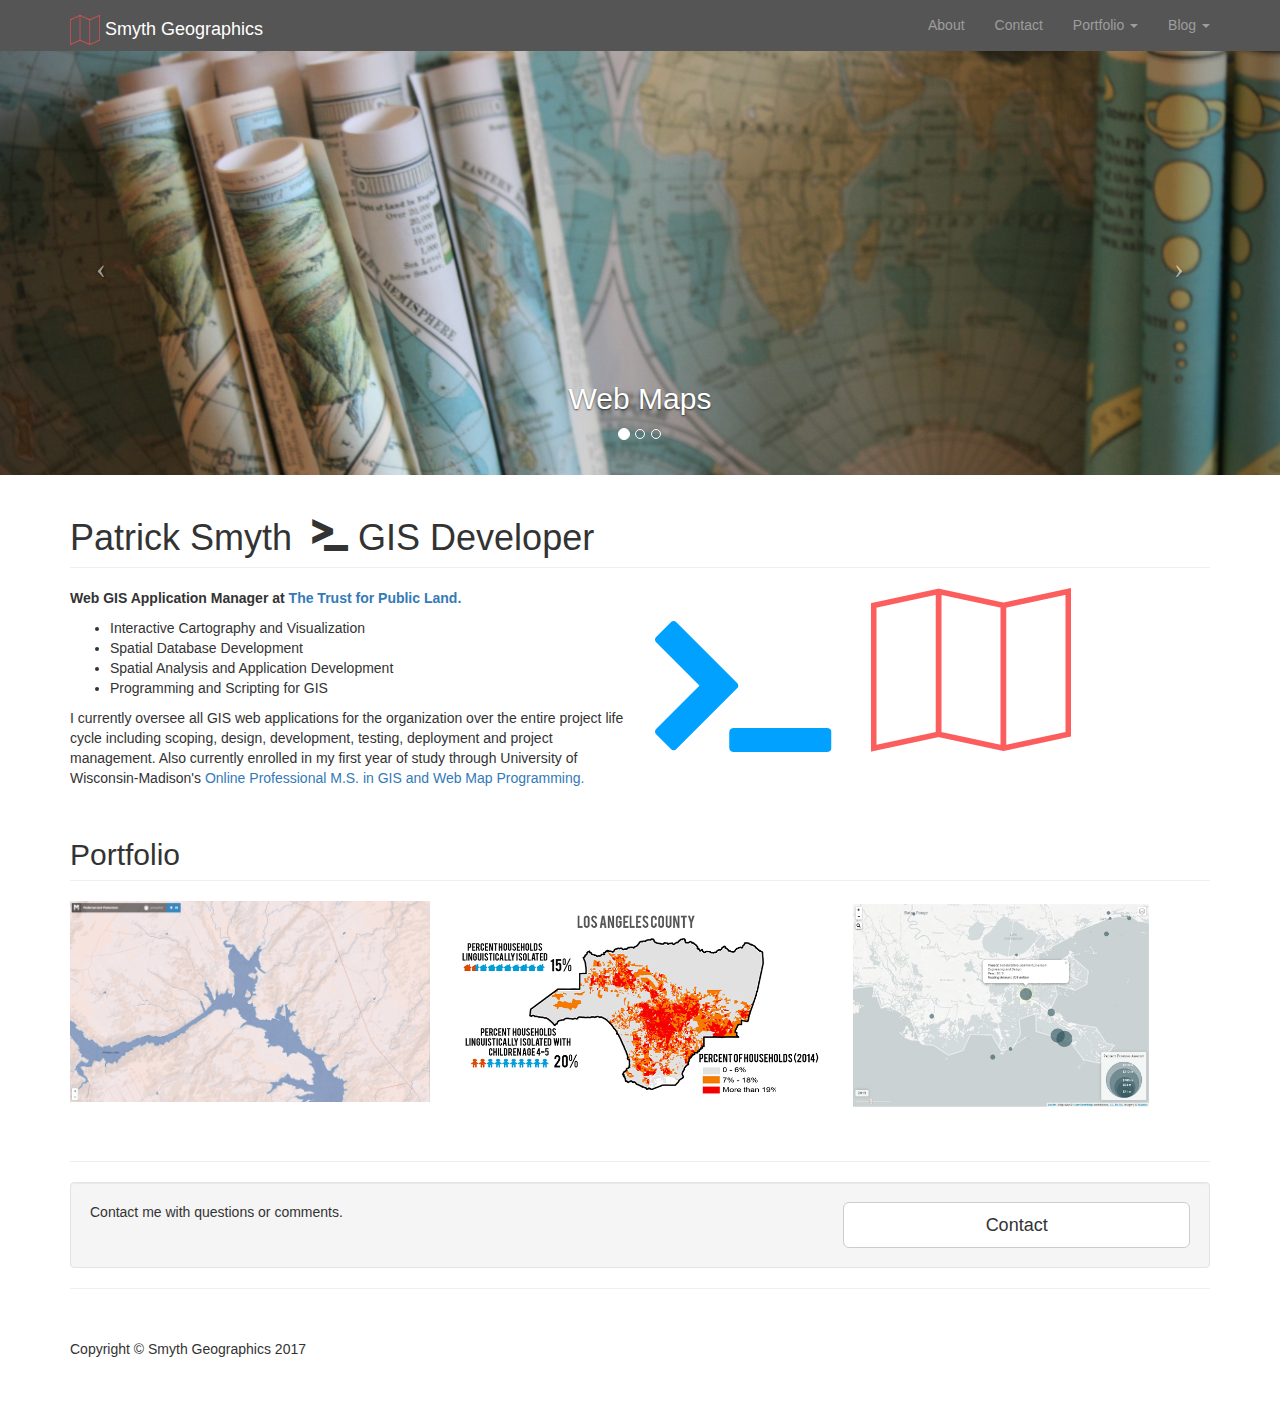
==== index.html @ 72ef2a7a "random updates" ====
<!DOCTYPE html>
<html lang="en">

<head>

    <meta charset="utf-8">
    <meta http-equiv="X-UA-Compatible" content="IE=edge">
    <meta name="viewport" content="width=device-width, initial-scale=1">
    <meta name="description" content="">
    <meta name="author" content="">

    <title>Smyth Geographics</title>
    <link rel="shortcut icon" href="./assets/logo.png" />

    <!-- Bootstrap Core CSS -->
    <link href="css/bootstrap.css" rel="stylesheet">

    <!-- Custom CSS -->
    <link href="css/modern-business.css" rel="stylesheet">

    <!-- Custom Fonts -->
    <link href="font-awesome/css/font-awesome.min.css" rel="stylesheet" type="text/css">

    <!-- HTML5 Shim and Respond.js IE8 support of HTML5 elements and media queries -->
    <!-- WARNING: Respond.js doesn't work if you view the page via file:// -->
    <!--[if lt IE 9]>
        <script src="https://oss.maxcdn.com/libs/html5shiv/3.7.0/html5shiv.js"></script>
        <script src="https://oss.maxcdn.com/libs/respond.js/1.4.2/respond.min.js"></script>
    <![endif]-->

</head>

<body>

    <!-- Navigation -->
    <nav class="navbar navbar-inverse navbar-fixed-top" role="navigation">
        <div class="container">
            <!-- Brand and toggle get grouped for better mobile display -->
            <div class="navbar-header">
                <button type="button" class="navbar-toggle" data-toggle="collapse" data-target="#bs-example-navbar-collapse-1">
                    <span class="sr-only">Toggle navigation</span>
                    <span class="icon-bar"></span>
                    <span class="icon-bar"></span>
                    <span class="icon-bar"></span>
                </button>
                  <a class="navbar-brand" href="index.html">
                    <img src="./assets/logo.png" width="30" height="30" class="d-inline-block align-top" alt=""> Smyth Geographics
                  </a>
            </div>
            <!-- Collect the nav links, forms, and other content for toggling -->
            <div class="collapse navbar-collapse" id="bs-example-navbar-collapse-1">
                <ul class="nav navbar-nav navbar-right" >
                    <li>
                        <a href="about.html">About</a>
                    </li>
                    <!--<li>
                        <a href="services.html">Services</a>
                    </li>-->
                    <li>
                        <a href="contact.html">Contact</a>
                    </li>
                    <li class="dropdown">
                        <a href="#" class="dropdown-toggle" data-toggle="dropdown">Portfolio <b class="caret"></b></a>
                        <ul class="dropdown-menu">
                            <li>
                                <a href="portfolio-3-col.html">Portfolio</a>
                            </li>
                        </ul>
                    </li>
                    <li class="dropdown">
                        <a href="#" class="dropdown-toggle" data-toggle="dropdown">Blog <b class="caret"></b></a>
                        <ul class="dropdown-menu">
                            <li>
                                <a href="blog-home-2.html">Blog Home</a>
                            </li>
                        </ul>
                    </li>
                </ul>
           </div>
            <!-- /.navbar-collapse -->
        </div>
        <!-- /.container -->
        </nav>

    <!-- Header Carousel -->
    <header id="myCarousel" class="carousel slide">
        <!-- Indicators -->
        <ol class="carousel-indicators">
            <li data-target="#myCarousel" data-slide-to="0" class="active"></li>
            <li data-target="#myCarousel" data-slide-to="1"></li>
            <li data-target="#myCarousel" data-slide-to="2"></li>
        </ol>

        <!-- Wrapper for slides -->
        <div class="carousel-inner">
            <div class="item active">
                <div class="fill" style="background-image:url('./assets/maprolls.jpg');"></div>
                <div class="carousel-caption">
                    <h2>Web Maps</h2>
                </div>
            </div>
            <div class="item">
                <div class="fill" style="background-image:url('./assets/globehead.jpg');"></div>
                <div class="carousel-caption">
                    <h2>Custom Mapping Applications</h2>
                </div>
            </div>
            <div class="item">
                <div class="fill" style="background-image:url('./assets/usmap.jpg');"></div>
                <div class="carousel-caption">
                    <h2>GIS Infrastructure Management</h2>
                </div>
            </div>
        </div>

        <!-- Controls -->
        <a class="left carousel-control" href="#myCarousel" data-slide="prev">
            <span class="icon-prev"></span>
        </a>
        <a class="right carousel-control" href="#myCarousel" data-slide="next">
            <span class="icon-next"></span>
        </a>
    </header>

    <!-- Page Content -->
    <div class="container">

       <!-- Features Section -->
        <div class="row">
            <div class="col-lg-12">
                <h1 class="page-header">Patrick Smyth &nbsp;<span class="glyphicon glyphicon-console"></span> GIS Developer</h1>
            </div>
            <div class="col-md-6">
                <p><strong>Web GIS Application Manager at <a target="_blank" href="http://www.tpl.org/">The Trust for Public Land.</a></strong></p>
                <ul>
                    <li>Interactive Cartography and Visualization</li>
                    <li>Spatial Database Development</li>
                    <li>Spatial Analysis and Application Development</li>
                    <li>Programming and Scripting for GIS</li>
                </ul>
                <p>I currently oversee all GIS web applications for the organization over the entire project life cycle including scoping, design, development, testing, deployment and project management. Also currently enrolled in my first year of study through University of Wisconsin-Madison's <a target="_blank" href="https://geography.wisc.edu/gisdev/">Online Professional M.S. in GIS and Web Map Programming.</a></p>
            </div>
            <div class="col-md-5">
                <img class="img-responsive" src="./assets/Logomakr_50emvy.png" alt="logo">
            </div>
        </div>
        <!-- /.row -->

        <!-- Portfolio Section -->
        <div class="row">
            <div class="col-lg-12">
                <h2 class="page-header">Portfolio</h2>
            </div>
            <div class="col-md-4 col-sm-6">
                <a href="portfolio-3-col.html">
                    <img class="img-responsive img-portfolio img-hover" src="./assets/OkeefeTiles.PNG" alt="">
                </a>
            </div>
            <div class="col-md-4 col-sm-6">
                <a href="portfolio-3-col.html">
                    <img class="img-responsive img-portfolio img-hover" src="./assets/lingoisoinfo_thmb.png" alt="">
                </a>
            </div>
            <div class="col-md-4 col-sm-6">
                <a href="portfolio-3-col.html">
                    <img class="img-responsive img-portfolio img-hover" src="./assets/leaflet.PNG" alt="" style="max-height: 210px">
                </a>
            </div>
            
        </div>
        <!-- /.row -->

        <hr>

        <!-- Call to Action Section -->
        <div class="well">
            <div class="row">
                <div class="col-md-8">
                    <p>Contact me with questions or comments.</p>
                </div>
                <div class="col-md-4">
                    <a class="btn btn-lg btn-default btn-block" href="contact.html">Contact</a>
                </div>
            </div>
        </div>

        <hr>

        <!-- Footer -->
        <footer>
            <div class="row">
                <div class="col-lg-12">
                    <p>Copyright &copy; Smyth Geographics 2017</p>
                </div>
            </div>
        </footer>

    </div>
    <!-- /.container -->

    <!-- jQuery -->
    <script src="js/jquery.js"></script>

    <!-- Bootstrap Core JavaScript -->
    <script src="js/bootstrap.min.js"></script>

    <!-- Script to Activate the Carousel -->
    <script>
    $('.carousel').carousel({
        interval: 5000 //changes the speed
    })
    </script>

</body>

</html>
---- css/modern-business.css ----
/*!
 * Start Bootstrap - Modern Business (http://startbootstrap.com/)
 * Copyright 2013-2016 Start Bootstrap
 * Licensed under MIT (https://github.com/BlackrockDigital/startbootstrap/blob/gh-pages/LICENSE)
 */

/* Global Styles */

html,
body {
    height: 100%;
}

body {
    padding-top: 50px; /* Required padding for .navbar-fixed-top. Remove if using .navbar-static-top. Change if height of navigation changes. */
}

.img-portfolio {
    margin-bottom: 30px;
}

.img-hover:hover {
    opacity: 0.8;
}

/* Home Page Carousel */

header.carousel {
    height: 50%;
}

header.carousel .item,
header.carousel .item.active,
header.carousel .carousel-inner {
    height: 100%;
}

header.carousel .fill {
    width: 100%;
    height: 100%;
    background-position: center;
    background-size: cover;
}

/* 404 Page Styles */

.error-404 {
    font-size: 100px;
}

/* Pricing Page Styles */

.price {
    display: block;
    font-size: 50px;
    line-height: 50px;
}

.price sup {
    top: -20px;
    left: 2px;
    font-size: 20px;
}

.period {
    display: block;
    font-style: italic;
}

/* Footer Styles */

footer {
    margin: 50px 0;
}

/* Responsive Styles */

@media(max-width:991px) {
    .customer-img,
    .img-related {
        margin-bottom: 30px;
    }
}

@media(max-width:767px) {
    .img-portfolio {
        margin-bottom: 15px;
    }

    header.carousel .carousel {
        height: 70%;
    }
}
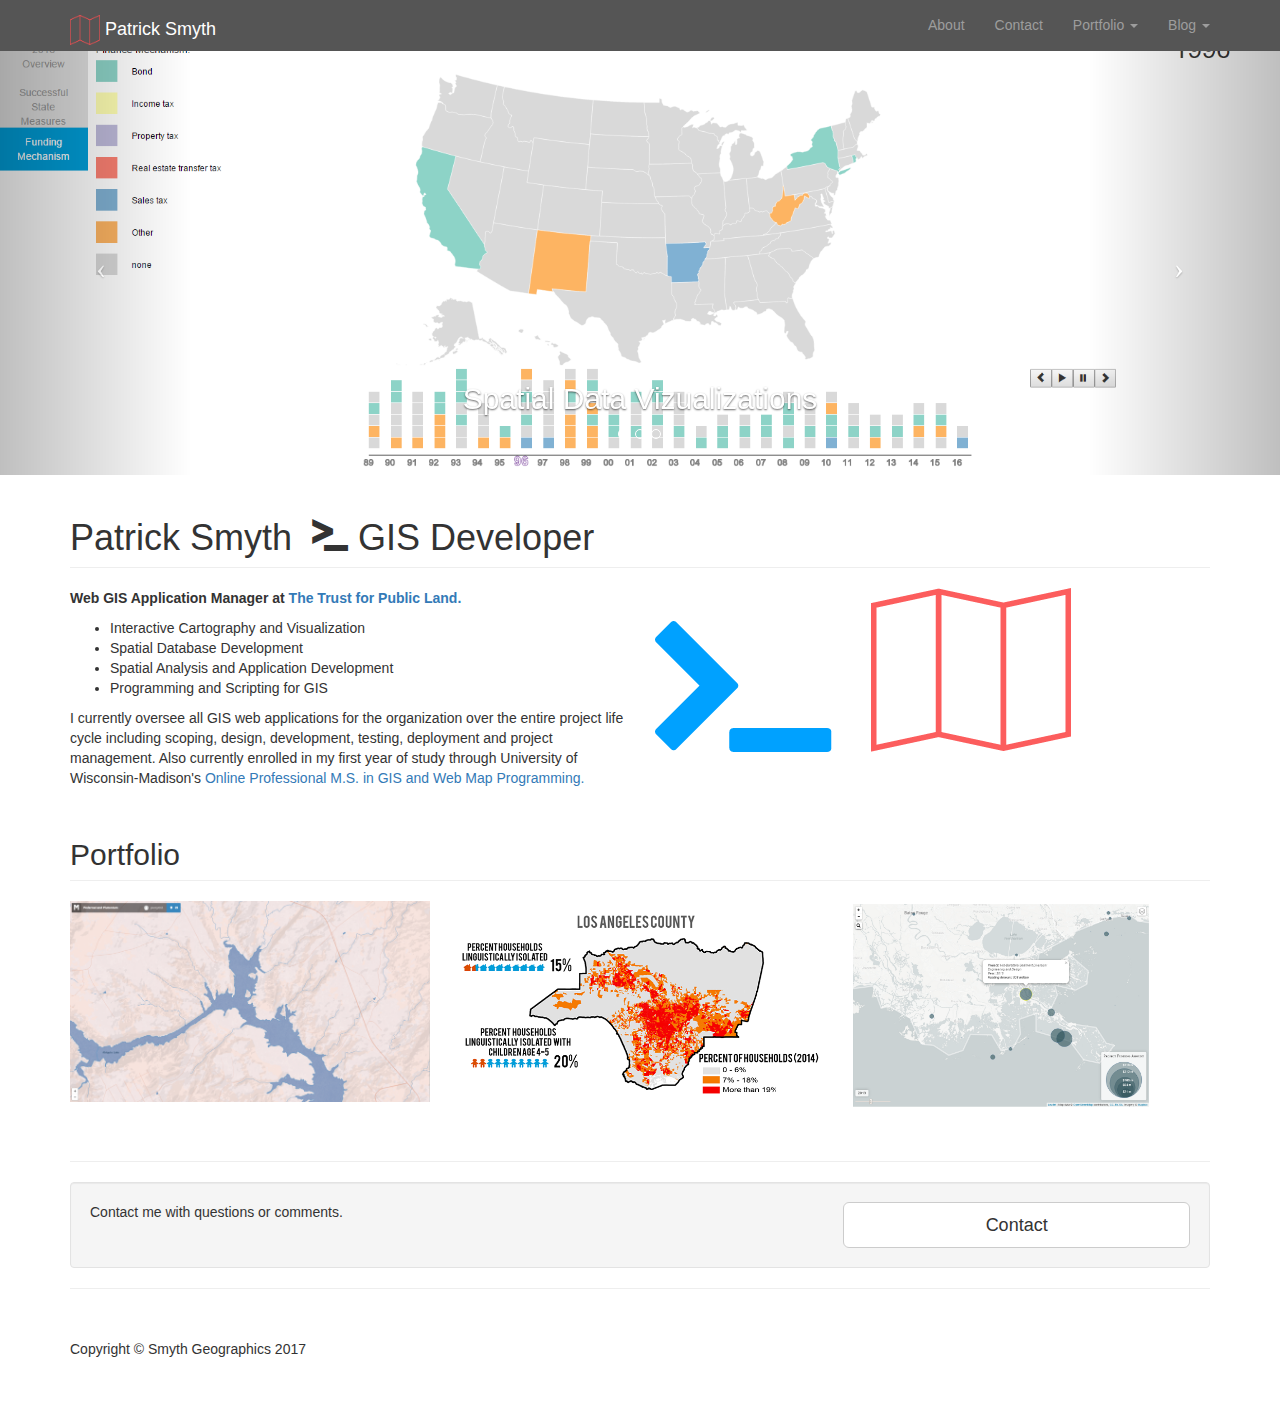
==== commit 6002cffd: "image changes" ====
--- a/index.html
+++ b/index.html
@@ -9,7 +9,7 @@
     <meta name="description" content="">
     <meta name="author" content="">
 
-    <title>Smyth Geographics</title>
+    <title>Patrick Smyth</title>
     <link rel="shortcut icon" href="./assets/logo.png" />
 
     <!-- Bootstrap Core CSS -->
@@ -44,7 +44,7 @@
                     <span class="icon-bar"></span>
                 </button>
                   <a class="navbar-brand" href="index.html">
-                    <img src="./assets/logo.png" width="30" height="30" class="d-inline-block align-top" alt=""> Smyth Geographics
+                    <img src="./assets/logo.png" width="30" height="30" class="d-inline-block align-top" alt=""> Patrick Smyth
                   </a>
             </div>
             <!-- Collect the nav links, forms, and other content for toggling -->
@@ -94,19 +94,19 @@
         <!-- Wrapper for slides -->
         <div class="carousel-inner">
             <div class="item active">
-                <div class="fill" style="background-image:url('./assets/maprolls.jpg');"></div>
+                <div class="fill" style="background-image:url('./assets/D3.PNG');"></div>
                 <div class="carousel-caption">
-                    <h2>Web Maps</h2>
+                    <h2>Spatial Data Vizualizations</h2>
                 </div>
             </div>
             <div class="item">
-                <div class="fill" style="background-image:url('./assets/globehead.jpg');"></div>
+                <div class="fill" style="background-image:url('./assets/leafletX2.png');"></div>
                 <div class="carousel-caption">
                     <h2>Custom Mapping Applications</h2>
                 </div>
             </div>
             <div class="item">
-                <div class="fill" style="background-image:url('./assets/usmap.jpg');"></div>
+                <div class="fill" style="background-image:url('./assets/MapBox.PNG');"></div>
                 <div class="carousel-caption">
                     <h2>GIS Infrastructure Management</h2>
                 </div>
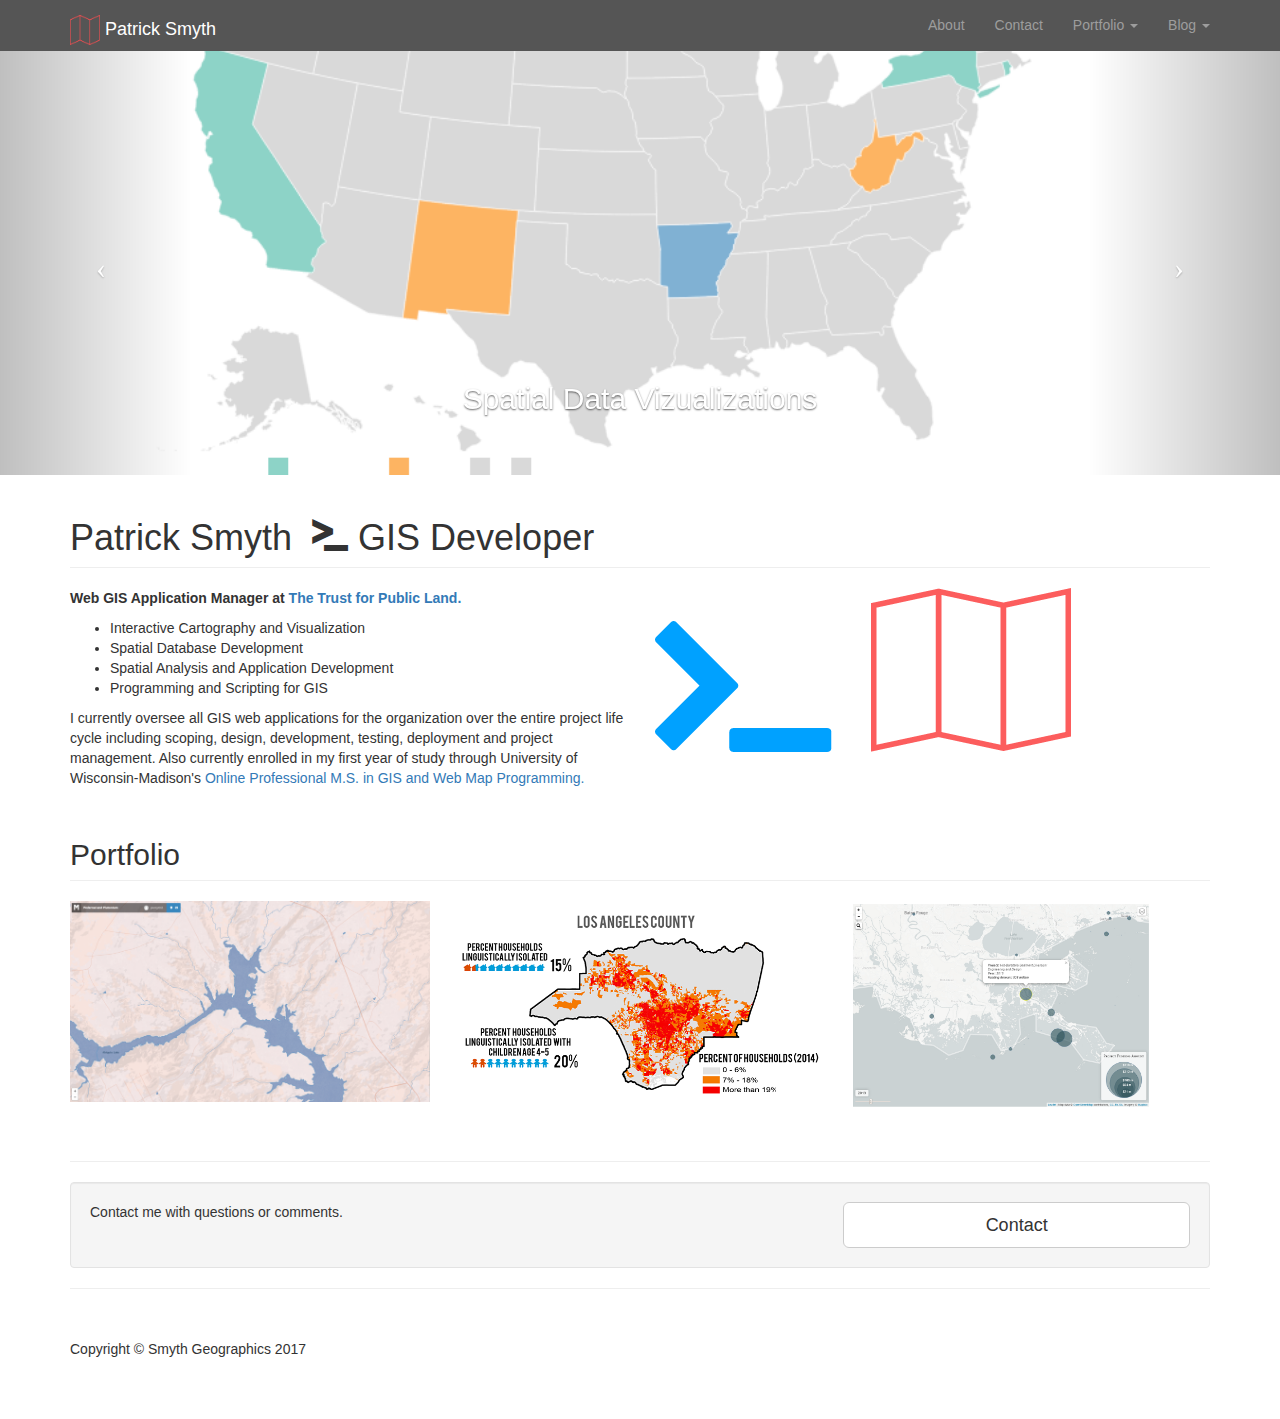
==== commit 556aa7be: "name changes" ====
--- a/index.html
+++ b/index.html
@@ -94,19 +94,19 @@
         <!-- Wrapper for slides -->
         <div class="carousel-inner">
             <div class="item active">
-                <div class="fill" style="background-image:url('./assets/D3.PNG');"></div>
+                <div class="fill" style="background-image:url('./assets/D3_.PNG');"></div>
                 <div class="carousel-caption">
                     <h2>Spatial Data Vizualizations</h2>
                 </div>
             </div>
             <div class="item">
-                <div class="fill" style="background-image:url('./assets/leafletX2.png');"></div>
+                <div class="fill" style="background-image:url('./assets/leaflet2X.PNG');"></div>
                 <div class="carousel-caption">
                     <h2>Custom Mapping Applications</h2>
                 </div>
             </div>
             <div class="item">
-                <div class="fill" style="background-image:url('./assets/MapBox.PNG');"></div>
+                <div class="fill" style="background-image:url('./assets/MapBox_.PNG');"></div>
                 <div class="carousel-caption">
                     <h2>GIS Infrastructure Management</h2>
                 </div>
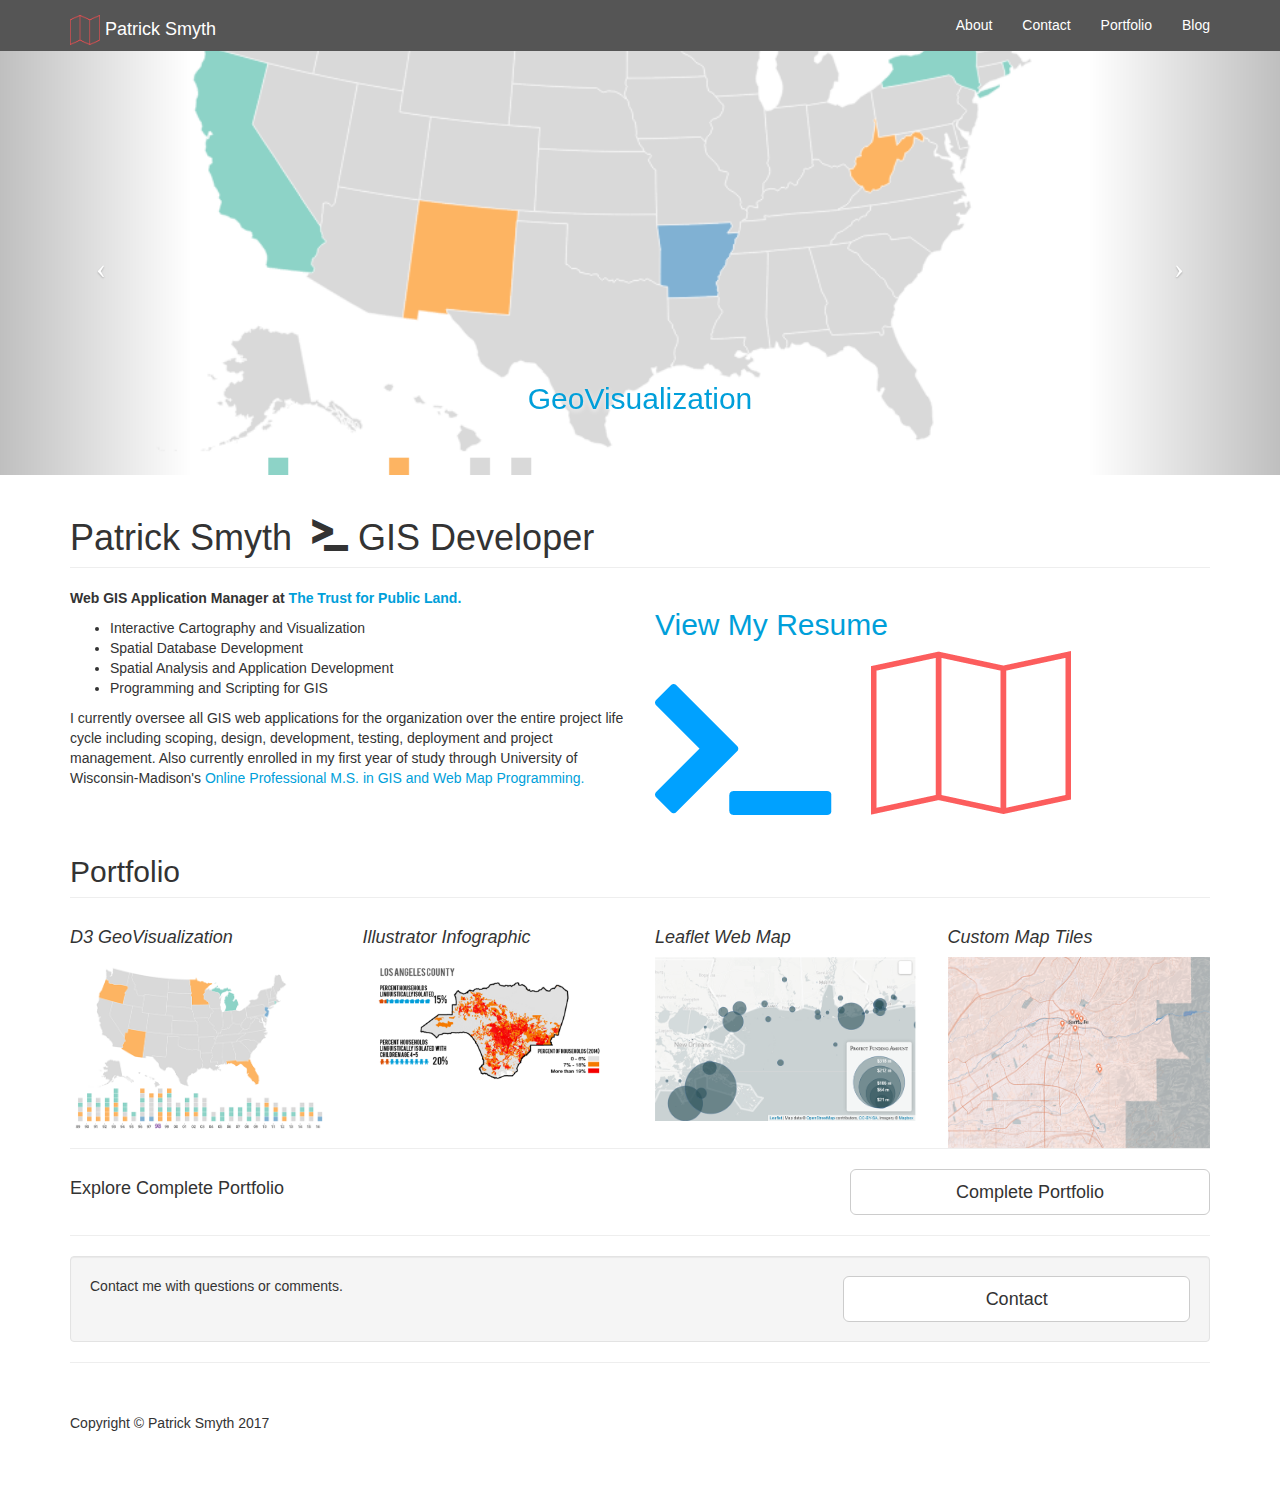
==== commit f8a08285: "main website update" ====
--- a/index.html
+++ b/index.html
@@ -53,27 +53,14 @@
                     <li>
                         <a href="about.html">About</a>
                     </li>
-                    <!--<li>
-                        <a href="services.html">Services</a>
-                    </li>-->
                     <li>
                         <a href="contact.html">Contact</a>
                     </li>
-                    <li class="dropdown">
-                        <a href="#" class="dropdown-toggle" data-toggle="dropdown">Portfolio <b class="caret"></b></a>
-                        <ul class="dropdown-menu">
-                            <li>
-                                <a href="portfolio-3-col.html">Portfolio</a>
-                            </li>
-                        </ul>
-                    </li>
-                    <li class="dropdown">
-                        <a href="#" class="dropdown-toggle" data-toggle="dropdown">Blog <b class="caret"></b></a>
-                        <ul class="dropdown-menu">
-                            <li>
-                                <a href="blog-home-2.html">Blog Home</a>
-                            </li>
-                        </ul>
+                    <li>
+                        <a href="portfolio-3-col.html">Portfolio</a>
+                    </li>
+                    <li>
+                        <a href="blog-home-2.html">Blog</a>
                     </li>
                 </ul>
            </div>
@@ -96,19 +83,19 @@
             <div class="item active">
                 <div class="fill" style="background-image:url('./assets/D3_.PNG');"></div>
                 <div class="carousel-caption">
-                    <h2>Spatial Data Vizualizations</h2>
+                    <h2><a href='./LandVote/' target="_blank" >GeoVisualization</a></h2>
                 </div>
             </div>
             <div class="item">
                 <div class="fill" style="background-image:url('./assets/leaflet2X.PNG');"></div>
                 <div class="carousel-caption">
-                    <h2>Custom Mapping Applications</h2>
+                    <h2><a href='./leaflet/' target="_blank">Web Mapping Applications</a></h2>
                 </div>
             </div>
             <div class="item">
                 <div class="fill" style="background-image:url('./assets/MapBox_.PNG');"></div>
                 <div class="carousel-caption">
-                    <h2>GIS Infrastructure Management</h2>
+                    <h2><a href="./assets/Smyth_Resume_11272016.pdf" target="_blank">GIS Infrastructure Management</a></h2>
                 </div>
             </div>
         </div>
@@ -141,7 +128,8 @@
                 <p>I currently oversee all GIS web applications for the organization over the entire project life cycle including scoping, design, development, testing, deployment and project management. Also currently enrolled in my first year of study through University of Wisconsin-Madison's <a target="_blank" href="https://geography.wisc.edu/gisdev/">Online Professional M.S. in GIS and Web Map Programming.</a></p>
             </div>
             <div class="col-md-5">
-                <img class="img-responsive" src="./assets/Logomakr_50emvy.png" alt="logo">
+                <h2><a target="_blank" href="./assets/Smyth_Resume_11272016.pdf">View My Resume </a></h2>
+                <a target="_blank" href="./assets/Smyth_Resume_11272016.pdf"><img class="img-responsive" src="./assets/Logomakr_50emvy.png" alt="logo"></a>
             </div>
         </div>
         <!-- /.row -->
@@ -151,19 +139,28 @@
             <div class="col-lg-12">
                 <h2 class="page-header">Portfolio</h2>
             </div>
-            <div class="col-md-4 col-sm-6">
-                <a href="portfolio-3-col.html">
-                    <img class="img-responsive img-portfolio img-hover" src="./assets/OkeefeTiles.PNG" alt="">
-                </a>
-            </div>
-            <div class="col-md-4 col-sm-6">
-                <a href="portfolio-3-col.html">
-                    <img class="img-responsive img-portfolio img-hover" src="./assets/lingoisoinfo_thmb.png" alt="">
-                </a>
-            </div>
-            <div class="col-md-4 col-sm-6">
-                <a href="portfolio-3-col.html">
-                    <img class="img-responsive img-portfolio img-hover" src="./assets/leaflet.PNG" alt="" style="max-height: 210px">
+            <div class="col-md-3 col-sm-3" style="max-height: 210px">
+                <h4><em>D3 GeoVisualization</em></h4>
+                <a href="./LandVote/" target="_blank">
+                    <img class="img-responsive img-portfolio img-hover" src="./assets/portfolio/D3.PNG" alt="" >
+                </a>
+            </div>
+            <div class="col-md-3 col-sm-3" style="max-height: 210px" >
+                <h4><em>Illustrator Infographic</em></h4>
+                <a href="./assets/Smyth_Infographic.png" target="_blank">
+                    <img class="img-responsive img-portfolio img-hover" src="./assets/portfolio/lingoiso.PNG" alt="">
+                </a>
+            </div>
+            <div class="col-md-3 col-sm-3" style="max-height: 210px">
+                <h4><em>Leaflet Web Map</em></h4>
+                <a href="./leaflet/" target="_blank">
+                    <img class="img-responsive img-portfolio img-hover" src="./assets/portfolio/leaflet.PNG" alt="" >
+                </a>
+            </div>
+             <div class="col-md-3 col-sm-3" style="max-height: 210px">
+                 <h4><em>Custom Map Tiles</em></h4>
+                <a href="http://bit.ly/2eUzGI3" target="_blank">
+                    <img class="img-responsive img-portfolio img-hover" src="./assets/portfolio/mapbox.PNG" alt="" style="max-height: 210px"> 
                 </a>
             </div>
             
@@ -171,7 +168,17 @@
         <!-- /.row -->
 
         <hr>
-
+        
+        <div class="row">
+                <div class="col-md-8">
+                    <h4>Explore Complete Portfolio</h4>
+                </div>
+                <div class="col-md-4">
+                    <a class="btn btn-lg btn-default btn-block" href="portfolio-3-col.html">Complete Portfolio</a>
+                </div>
+            </div>
+        
+        <hr>
         <!-- Call to Action Section -->
         <div class="well">
             <div class="row">
@@ -190,7 +197,7 @@
         <footer>
             <div class="row">
                 <div class="col-lg-12">
-                    <p>Copyright &copy; Smyth Geographics 2017</p>
+                    <p>Copyright &copy; Patrick Smyth 2017</p>
                 </div>
             </div>
         </footer>
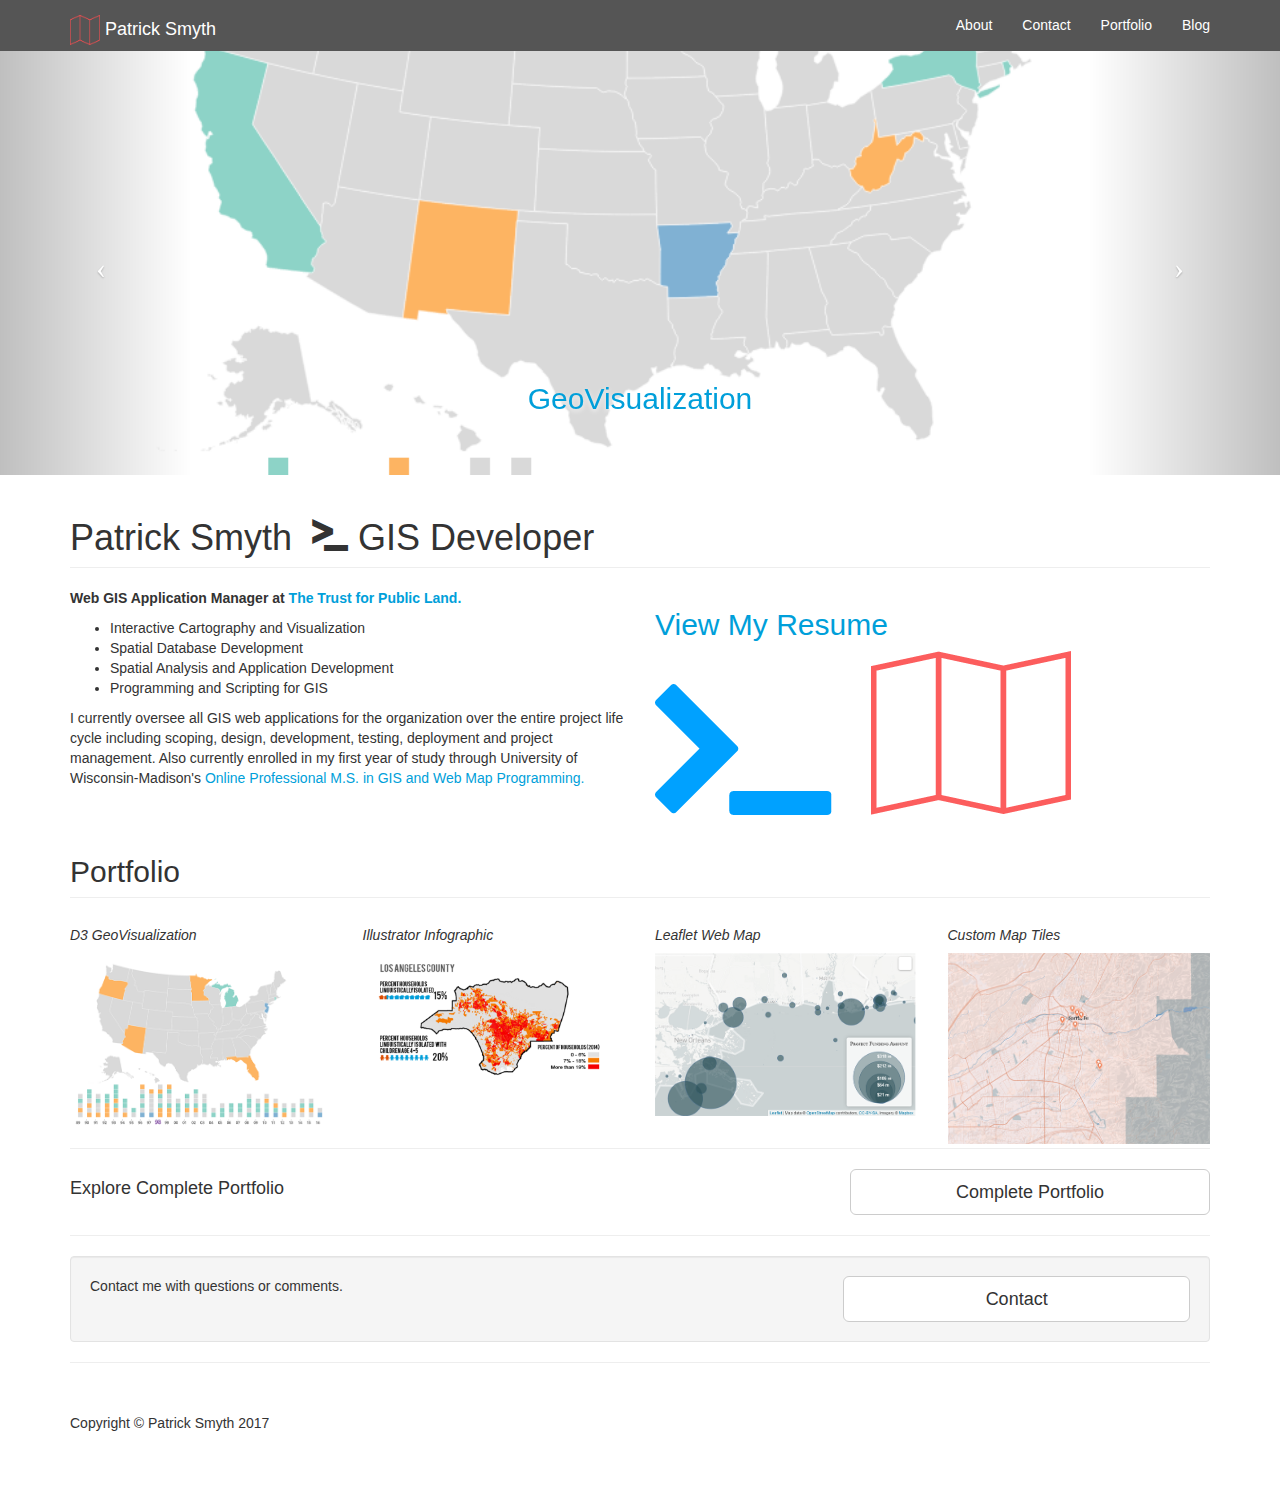
==== commit 7cfe8eb4: "text updates" ====
--- a/index.html
+++ b/index.html
@@ -95,7 +95,7 @@
             <div class="item">
                 <div class="fill" style="background-image:url('./assets/MapBox_.PNG');"></div>
                 <div class="carousel-caption">
-                    <h2><a href="./assets/Smyth_Resume_11272016.pdf" target="_blank">GIS Infrastructure Management</a></h2>
+                    <h2><a href="./assets/Smyth_Resume_2017.pdf" target="_blank">GIS Infrastructure Management</a></h2>
                 </div>
             </div>
         </div>
@@ -128,8 +128,8 @@
                 <p>I currently oversee all GIS web applications for the organization over the entire project life cycle including scoping, design, development, testing, deployment and project management. Also currently enrolled in my first year of study through University of Wisconsin-Madison's <a target="_blank" href="https://geography.wisc.edu/gisdev/">Online Professional M.S. in GIS and Web Map Programming.</a></p>
             </div>
             <div class="col-md-5">
-                <h2><a target="_blank" href="./assets/Smyth_Resume_11272016.pdf">View My Resume </a></h2>
-                <a target="_blank" href="./assets/Smyth_Resume_11272016.pdf"><img class="img-responsive" src="./assets/Logomakr_50emvy.png" alt="logo"></a>
+                <h2><a target="_blank" href="./assets/Smyth_Resume_2017.pdf">View My Resume </a></h2>
+                <a target="_blank" href="./assets/Smyth_Resume_2017.pdf"><img class="img-responsive" src="./assets/Logomakr_50emvy.png" alt="logo"></a>
             </div>
         </div>
         <!-- /.row -->
@@ -140,25 +140,25 @@
                 <h2 class="page-header">Portfolio</h2>
             </div>
             <div class="col-md-3 col-sm-3" style="max-height: 210px">
-                <h4><em>D3 GeoVisualization</em></h4>
+                <h5><em>D3 GeoVisualization</em></h5>
                 <a href="./LandVote/" target="_blank">
                     <img class="img-responsive img-portfolio img-hover" src="./assets/portfolio/D3.PNG" alt="" >
                 </a>
             </div>
             <div class="col-md-3 col-sm-3" style="max-height: 210px" >
-                <h4><em>Illustrator Infographic</em></h4>
+                <h5><em>Illustrator Infographic</em></h5>
                 <a href="./assets/Smyth_Infographic.png" target="_blank">
                     <img class="img-responsive img-portfolio img-hover" src="./assets/portfolio/lingoiso.PNG" alt="">
                 </a>
             </div>
             <div class="col-md-3 col-sm-3" style="max-height: 210px">
-                <h4><em>Leaflet Web Map</em></h4>
+                <h5><em>Leaflet Web Map</em></h5>
                 <a href="./leaflet/" target="_blank">
                     <img class="img-responsive img-portfolio img-hover" src="./assets/portfolio/leaflet.PNG" alt="" >
                 </a>
             </div>
              <div class="col-md-3 col-sm-3" style="max-height: 210px">
-                 <h4><em>Custom Map Tiles</em></h4>
+                 <h5><em>Custom Map Tiles</em></h5>
                 <a href="http://bit.ly/2eUzGI3" target="_blank">
                     <img class="img-responsive img-portfolio img-hover" src="./assets/portfolio/mapbox.PNG" alt="" style="max-height: 210px"> 
                 </a>
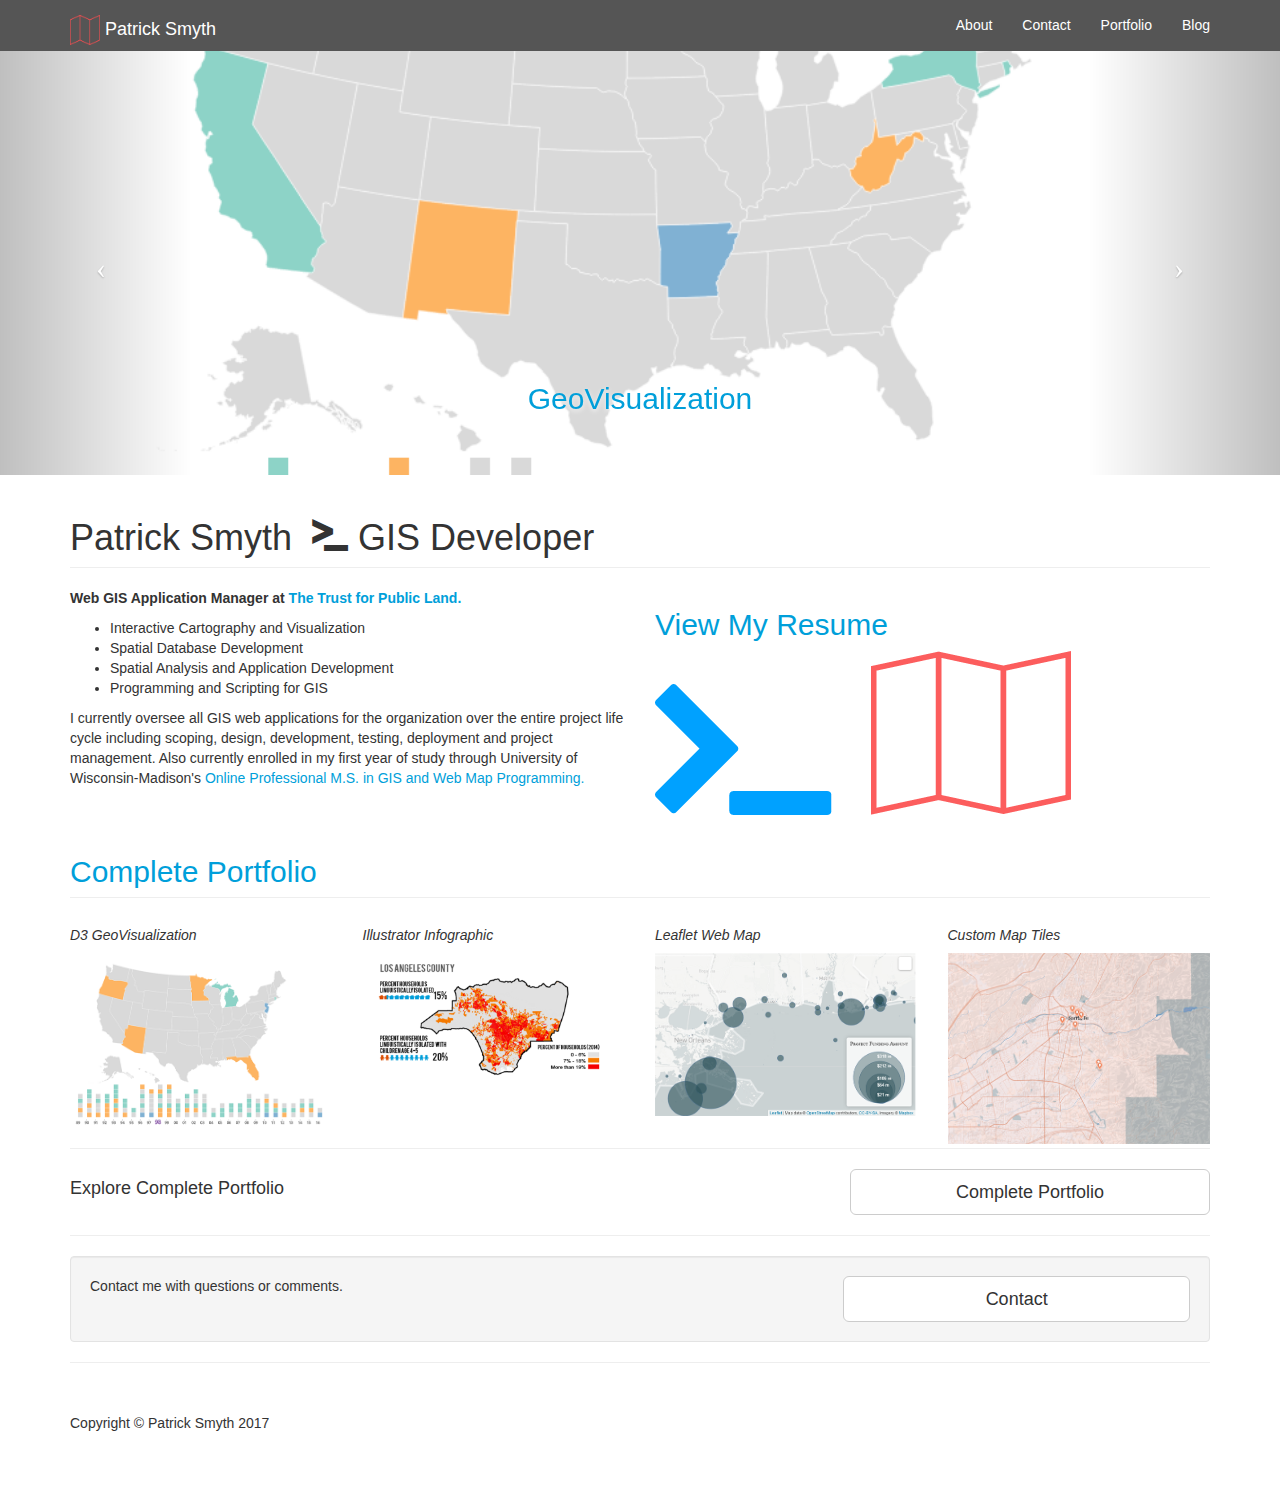
==== commit fcbe8763: "Resume Updates" ====
--- a/index.html
+++ b/index.html
@@ -128,8 +128,8 @@
                 <p>I currently oversee all GIS web applications for the organization over the entire project life cycle including scoping, design, development, testing, deployment and project management. Also currently enrolled in my first year of study through University of Wisconsin-Madison's <a target="_blank" href="https://geography.wisc.edu/gisdev/">Online Professional M.S. in GIS and Web Map Programming.</a></p>
             </div>
             <div class="col-md-5">
-                <h2><a target="_blank" href="./assets/Smyth_Resume_2017.pdf">View My Resume </a></h2>
-                <a target="_blank" href="./assets/Smyth_Resume_2017.pdf"><img class="img-responsive" src="./assets/Logomakr_50emvy.png" alt="logo"></a>
+                <h2><a target="_blank" href="./assets/Smyth_Resume_09032017.pdf">View My Resume </a></h2>
+                <a target="_blank" href="./assets/Smyth_Resume_09032017.pdf"><img class="img-responsive" src="./assets/Logomakr_50emvy.png" alt="logo"></a>
             </div>
         </div>
         <!-- /.row -->
@@ -137,7 +137,7 @@
         <!-- Portfolio Section -->
         <div class="row">
             <div class="col-lg-12">
-                <h2 class="page-header">Portfolio</h2>
+                <h2 class="page-header"><a href="portfolio-3-col.html" target="_blank">Complete Portfolio</a></h2>
             </div>
             <div class="col-md-3 col-sm-3" style="max-height: 210px">
                 <h5><em>D3 GeoVisualization</em></h5>
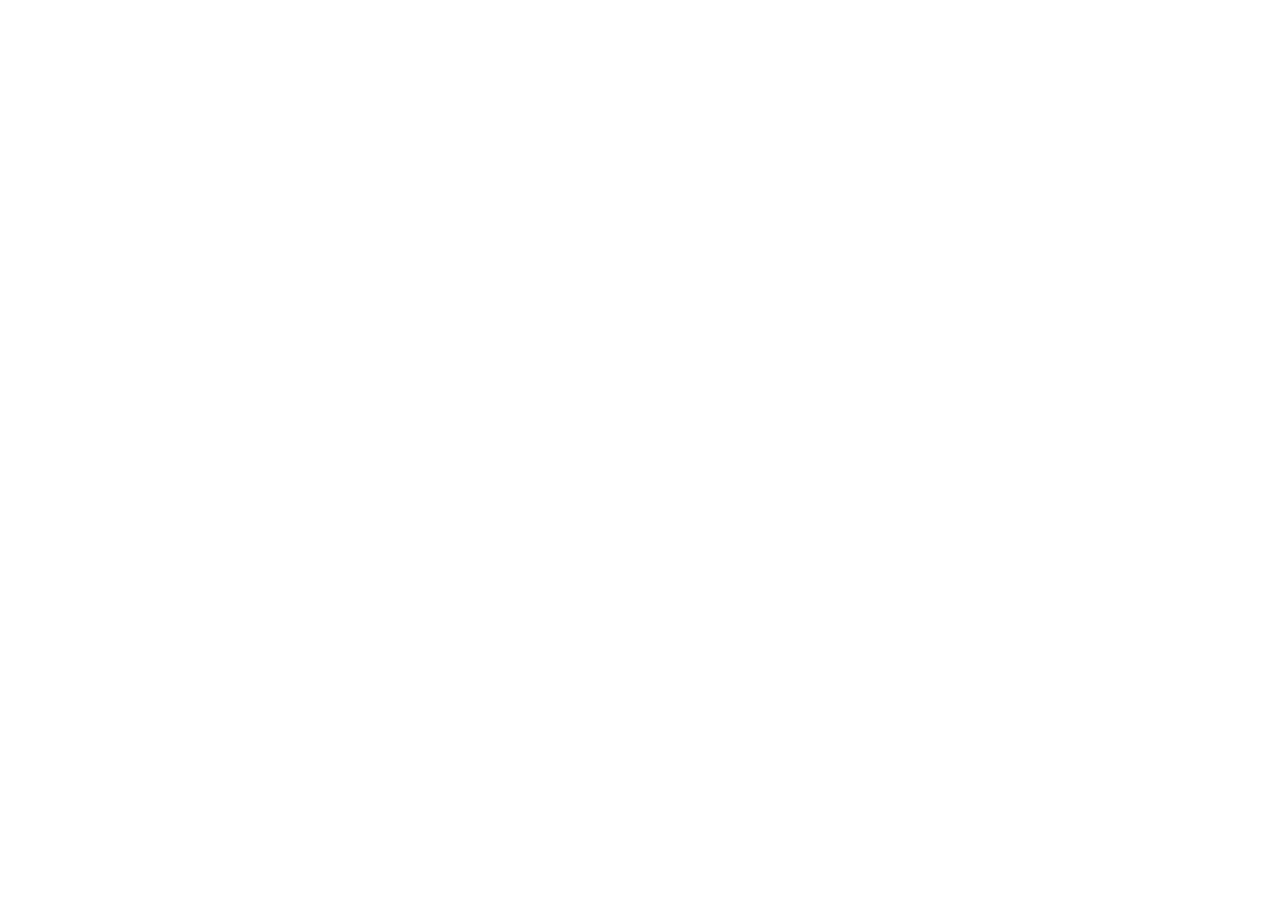
==== commit 93e23f55: "Redirect to new site" ====
--- a/index.html
+++ b/index.html
@@ -2,7 +2,7 @@
 <html lang="en">
 
 <head>
-
+    <meta http-equiv="refresh" content="0; url=http://smythgeospatial.com/" />
     <meta charset="utf-8">
     <meta http-equiv="X-UA-Compatible" content="IE=edge">
     <meta name="viewport" content="width=device-width, initial-scale=1">
